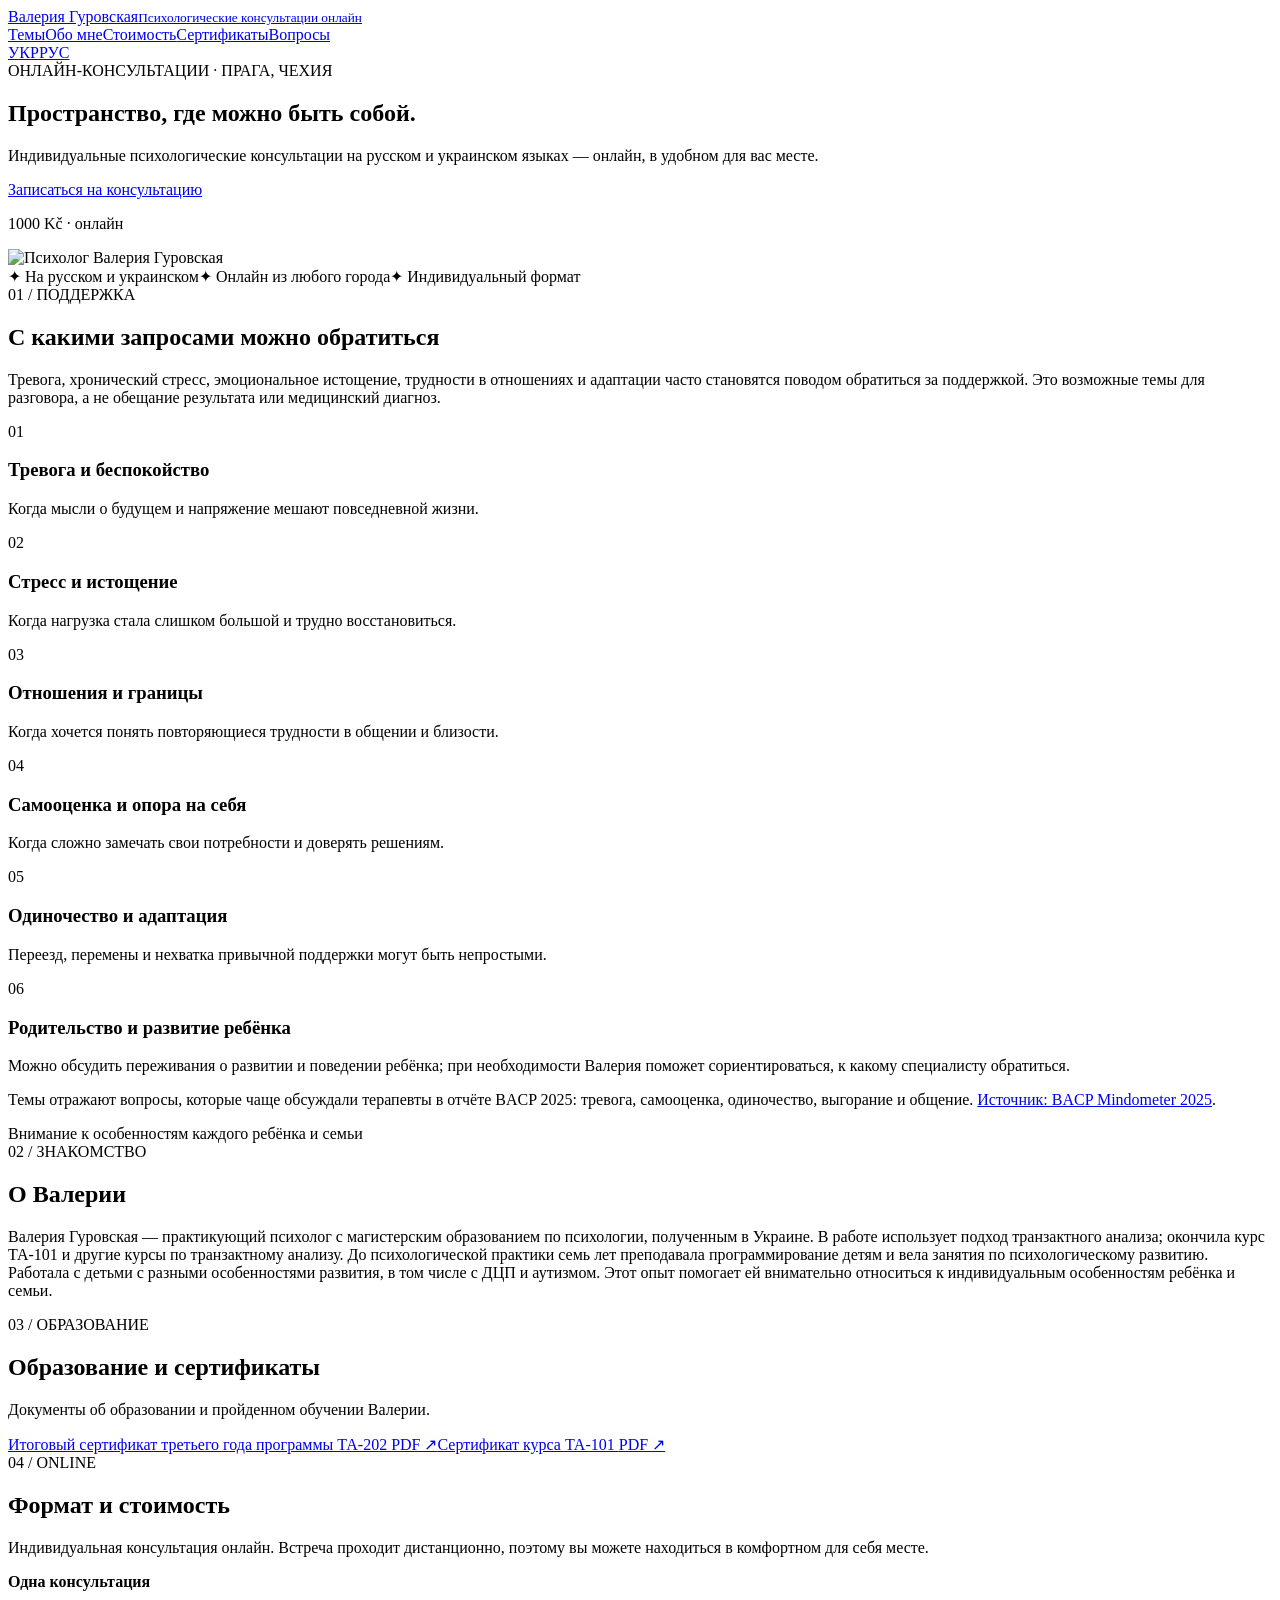
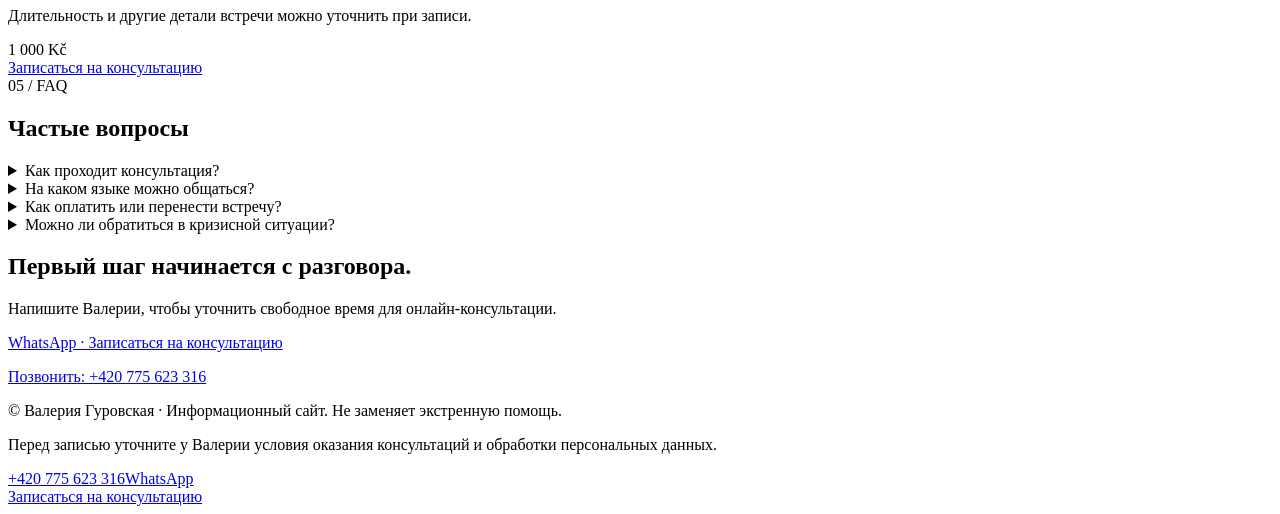
==== ru/index.html @ 22d0c9f0 "Add ru/index.html" ====
<!doctype html><html lang="ru"><head><meta charset="utf-8"><meta name="viewport" content="width=device-width, initial-scale=1"><meta name="theme-color" content="#faf7f1"><meta name="description" content="Валерия Гуровская — индивидуальные психологические консультации онлайн на русском и украинском. Стоимость 1000 Kč. Запись по телефону или WhatsApp."><meta name="robots" content="index,follow"><title>Психолог онлайн на русском и украинском | Валерия Гуровская</title><link rel="stylesheet" href="../assets/style.css"><link rel="alternate" hreflang="uk" href="https://YOUR-DOMAIN.cz/"><link rel="alternate" hreflang="ru" href="https://YOUR-DOMAIN.cz/ru/"><link rel="alternate" hreflang="x-default" href="https://YOUR-DOMAIN.cz/"><link rel="canonical" href="https://YOUR-DOMAIN.cz/ru/"><meta property="og:type" content="website"><meta property="og:title" content="Психолог онлайн на русском и украинском | Валерия Гуровская"><meta property="og:description" content="Валерия Гуровская — индивидуальные психологические консультации онлайн на русском и украинском. Стоимость 1000 Kč. Запись по телефону или WhatsApp."><meta property="og:locale" content="ru_RU"><meta property="og:url" content="https://YOUR-DOMAIN.cz/ru/"><script type="application/ld+json">{"@context":"https://schema.org","@type":"Person","name":"Гуровська Валерія Андріївна","jobTitle":"Психолог","telephone":"+420775623316","knowsLanguage":["uk","ru"],"url":"https://YOUR-DOMAIN.cz/ru/"}</script></head><body>
<header class="header"><div class="container header-inner"><a class="brand" href="../index.html">Валерия Гуровская<small>Психологические консультации онлайн</small></a><nav class="nav" aria-label="Основная навигация"><a class="nav-item" href="#topics">Темы</a><a class="nav-item" href="#about">Обо мне</a><a class="nav-item" href="#price">Стоимость</a><a class="nav-item" href="#certificates">Сертификаты</a><a class="nav-item" href="#faq">Вопросы</a><div class="lang" aria-label="Language"><a href="../index.html" lang="uk">УКР</a><a href="./index.html" lang="ru" aria-current="page">РУС</a></div></nav></div></header>
<main><section class="container hero"><div><span class="eyebrow">ОНЛАЙН-КОНСУЛЬТАЦИИ · ПРАГА, ЧЕХИЯ</span><h1>Пространство, где можно быть собой.</h1><p class="lead">Индивидуальные психологические консультации на русском и украинском языках — онлайн, в удобном для вас месте.</p><a class="button" href="https://wa.me/420775623316" target="_blank" rel="noopener noreferrer">Записаться на консультацию</a><p class="fine">1000 Kč · онлайн</p></div><div class="hero-art" role="img" aria-label="Место для фотографии Валерии"><img class="portrait" src="../assets/valeriia.jpg" alt="Психолог Валерия Гуровская" fetchpriority="high"></div></section>
<div class="strip"><div class="container strip-inner"><span>✦ На русском и украинском</span><span>✦ Онлайн из любого города</span><span>✦ Индивидуальный формат</span></div></div>
<section class="section" id="topics"><div class="container"><span class="eyebrow">01 / ПОДДЕРЖКА</span><h2>С какими запросами можно обратиться</h2><p class="intro">Тревога, хронический стресс, эмоциональное истощение, трудности в отношениях и адаптации часто становятся поводом обратиться за поддержкой. Это возможные темы для разговора, а не обещание результата или медицинский диагноз.</p><div class="cards"><article class="card"><span class="number">01</span><h3>Тревога и беспокойство</h3><p>Когда мысли о будущем и напряжение мешают повседневной жизни.</p></article><article class="card"><span class="number">02</span><h3>Стресс и истощение</h3><p>Когда нагрузка стала слишком большой и трудно восстановиться.</p></article><article class="card"><span class="number">03</span><h3>Отношения и границы</h3><p>Когда хочется понять повторяющиеся трудности в общении и близости.</p></article><article class="card"><span class="number">04</span><h3>Самооценка и опора на себя</h3><p>Когда сложно замечать свои потребности и доверять решениям.</p></article><article class="card"><span class="number">05</span><h3>Одиночество и адаптация</h3><p>Переезд, перемены и нехватка привычной поддержки могут быть непростыми.</p></article><article class="card"><span class="number">06</span><h3>Родительство и развитие ребёнка</h3><p>Можно обсудить переживания о развитии и поведении ребёнка; при необходимости Валерия поможет сориентироваться, к какому специалисту обратиться.</p></article></div><p class="fine research-note">Темы отражают вопросы, которые чаще обсуждали терапевты в отчёте BACP 2025: тревога, самооценка, одиночество, выгорание и общение. <a href="https://www.bacp.co.uk/about-us/about-bacp/bacp-mindometer/">Источник: BACP Mindometer 2025</a>.</p></div></section>
<section class="section light" id="about"><div class="container split"><div class="decor"><span>Внимание к особенностям каждого ребёнка и семьи</span></div><div><span class="eyebrow">02 / ЗНАКОМСТВО</span><h2>О Валерии</h2><p class="intro">Валерия Гуровская — практикующий психолог с магистерским образованием по психологии, полученным в Украине. В работе использует подход транзактного анализа; окончила курс ТА‑101 и другие курсы по транзактному анализу. До психологической практики семь лет преподавала программирование детям и вела занятия по психологическому развитию. Работала с детьми с разными особенностями развития, в том числе с ДЦП и аутизмом. Этот опыт помогает ей внимательно относиться к индивидуальным особенностям ребёнка и семьи.</p></div></div></section>
<section class="section" id="certificates"><div class="container"><span class="eyebrow">03 / ОБРАЗОВАНИЕ</span><h2>Образование и сертификаты</h2><p class="intro">Документы об образовании и пройденном обучении Валерии.</p><div class="certificate-grid"><a class="certificate" href="../assets/certificates/transactional-analysis-202-certificate.pdf" target="_blank" rel="noopener">Итоговый сертификат третьего года программы ТА‑202 <span>PDF ↗</span></a><a class="certificate" href="../assets/certificates/transactional-analysis-101.pdf" target="_blank" rel="noopener">Сертификат курса ТА‑101 <span>PDF ↗</span></a></div></div></section><section class="section" id="price"><div class="container"><span class="eyebrow">04 / ONLINE</span><h2>Формат и стоимость</h2><p class="intro">Индивидуальная консультация онлайн. Встреча проходит дистанционно, поэтому вы можете находиться в комфортном для себя месте.</p><div class="price-box"><div><strong>Одна консультация</strong><p class="fine">Длительность и другие детали встречи можно уточнить при записи.</p><div class="amount">1 000 Kč</div></div><a class="button" href="https://wa.me/420775623316" target="_blank" rel="noopener noreferrer">Записаться на консультацию</a></div></div></section>
<section class="section light" id="faq"><div class="container faq"><span class="eyebrow">05 / FAQ</span><h2>Частые вопросы</h2><details><summary>Как проходит консультация?</summary><p>Онлайн. Платформу и ссылку для подключения Валерия согласует с вами после записи.</p></details><details><summary>На каком языке можно общаться?</summary><p>На русском или украинском — выбирайте язык, на котором вам комфортнее.</p></details><details><summary>Как оплатить или перенести встречу?</summary><p>Способ оплаты и условия переноса или отмены можно уточнить у Валерии при записи.</p></details><details><summary>Можно ли обратиться в кризисной ситуации?</summary><p>Этот сайт не является службой экстренной помощи. При непосредственной опасности звоните 112.</p></details></div></section>
<section class="cta" id="contact"><h2>Первый шаг начинается с разговора.</h2><p>Напишите Валерии, чтобы уточнить свободное время для онлайн-консультации.</p><a class="button inverse" href="https://wa.me/420775623316" target="_blank" rel="noopener noreferrer">WhatsApp · Записаться на консультацию</a><p><a href="tel:+420775623316">Позвонить: +420 775 623 316</a></p></section></main>
<footer class="footer"><div class="container footer-inner"><div>© Валерия Гуровская · Информационный сайт. Не заменяет экстренную помощь.<p class="fine">Перед записью уточните у Валерии условия оказания консультаций и обработки персональных данных.</p></div><div><a href="tel:+420775623316">+420 775 623 316</a><a href="https://wa.me/420775623316">WhatsApp</a></div></div></footer><div class="mobile-action"><a class="button" href="https://wa.me/420775623316" target="_blank" rel="noopener noreferrer">Записаться на консультацию</a></div></body></html>
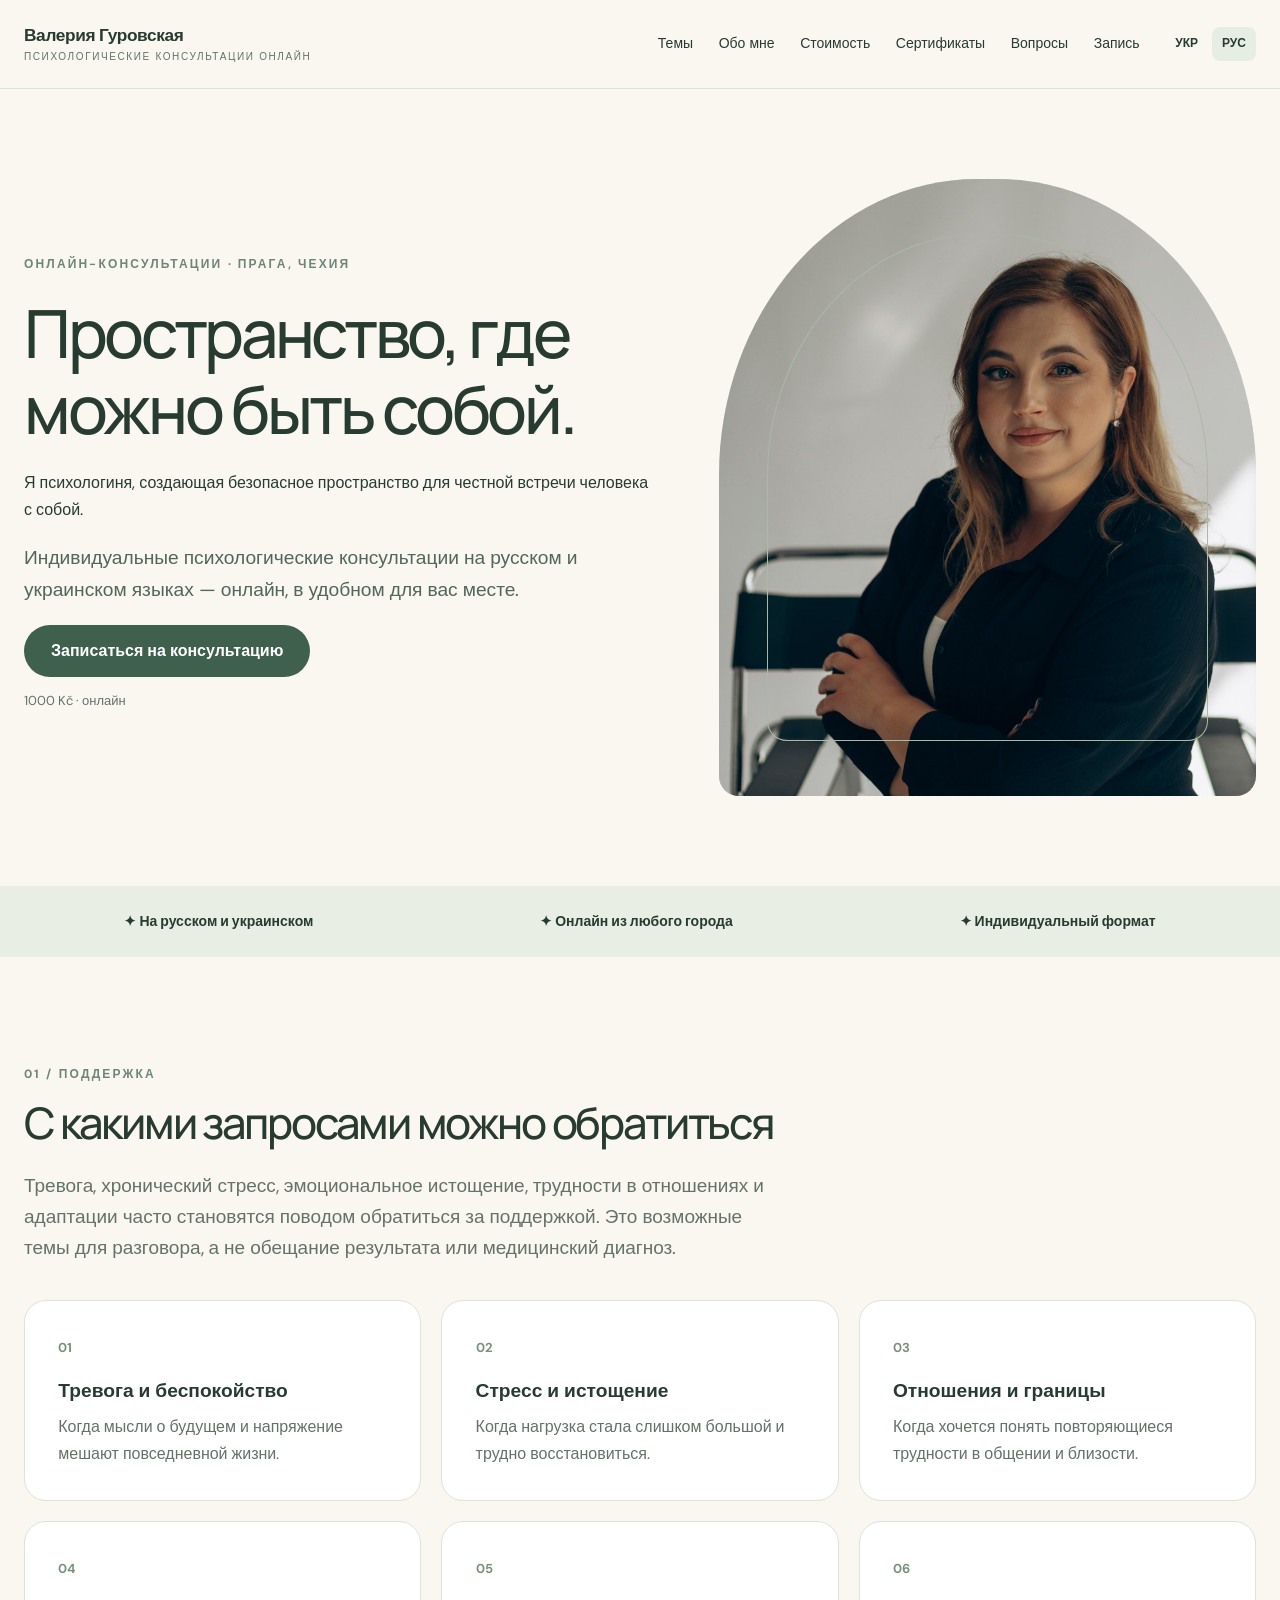
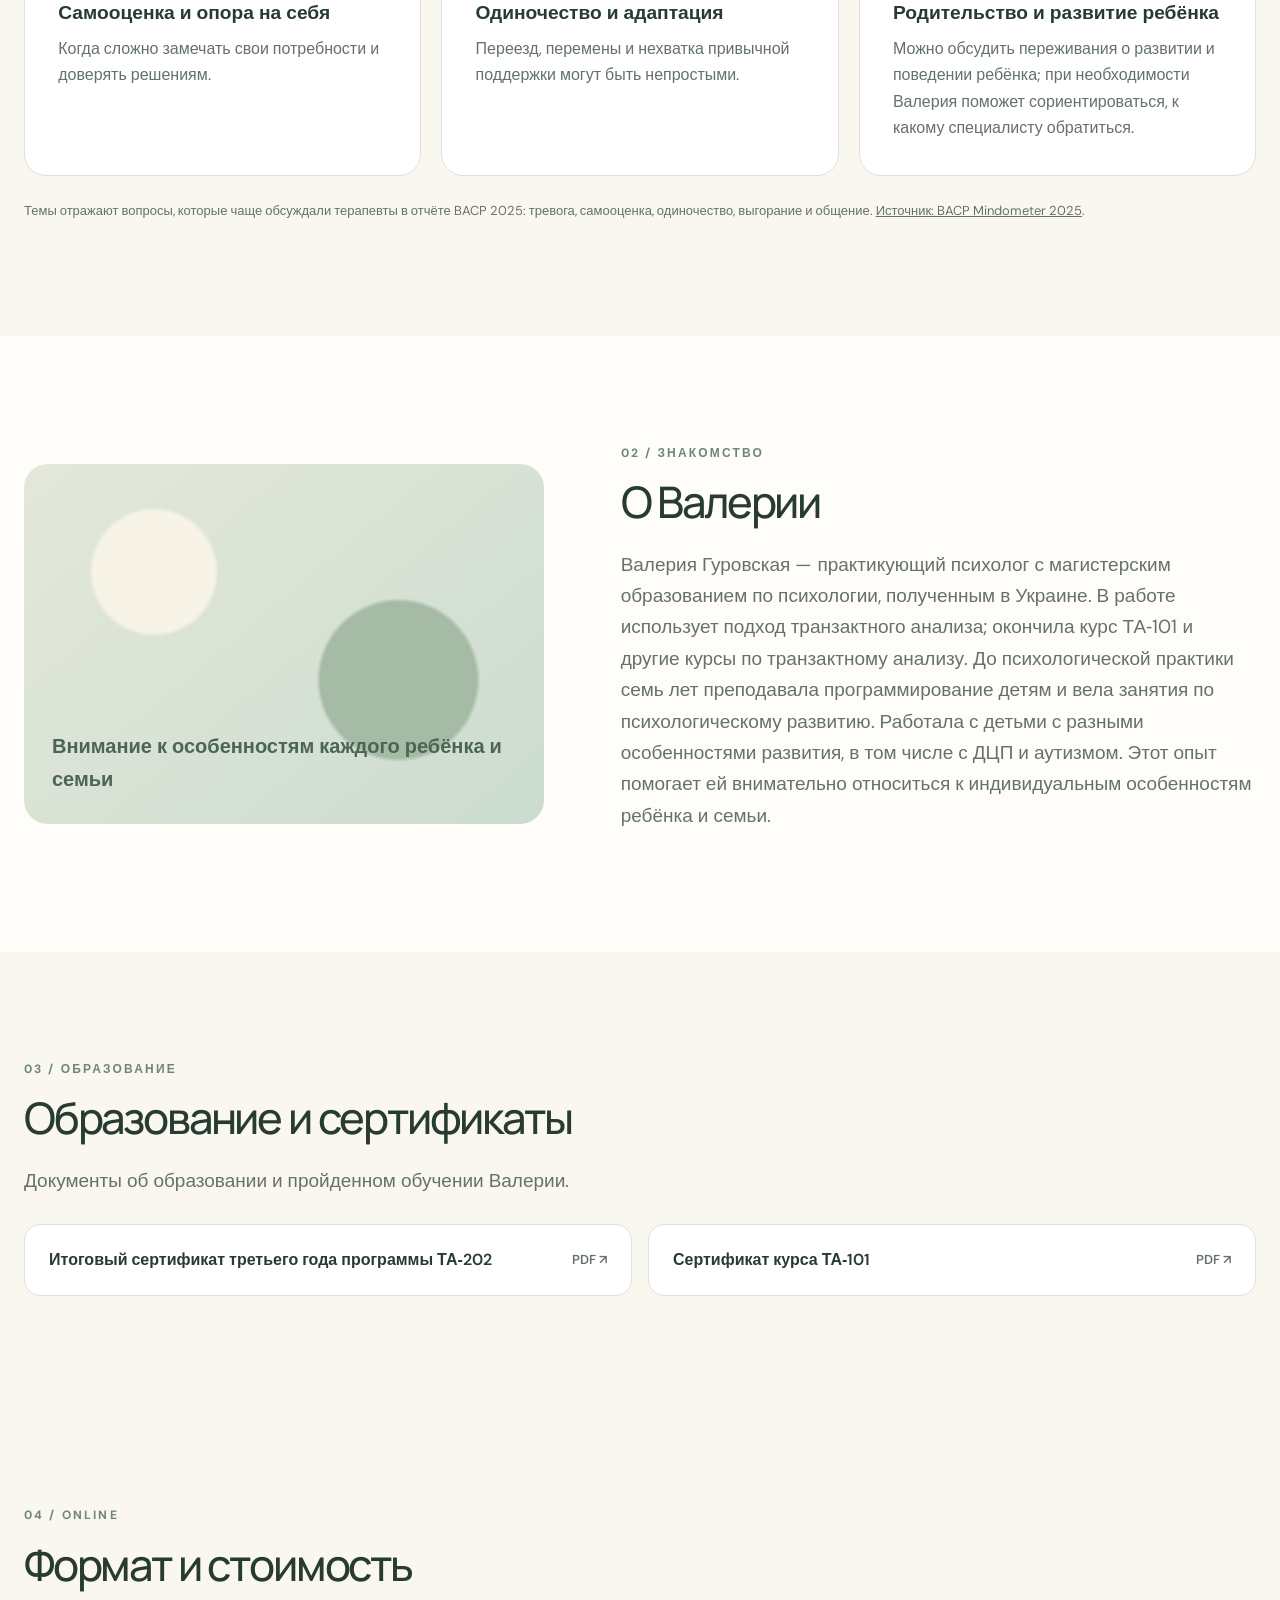
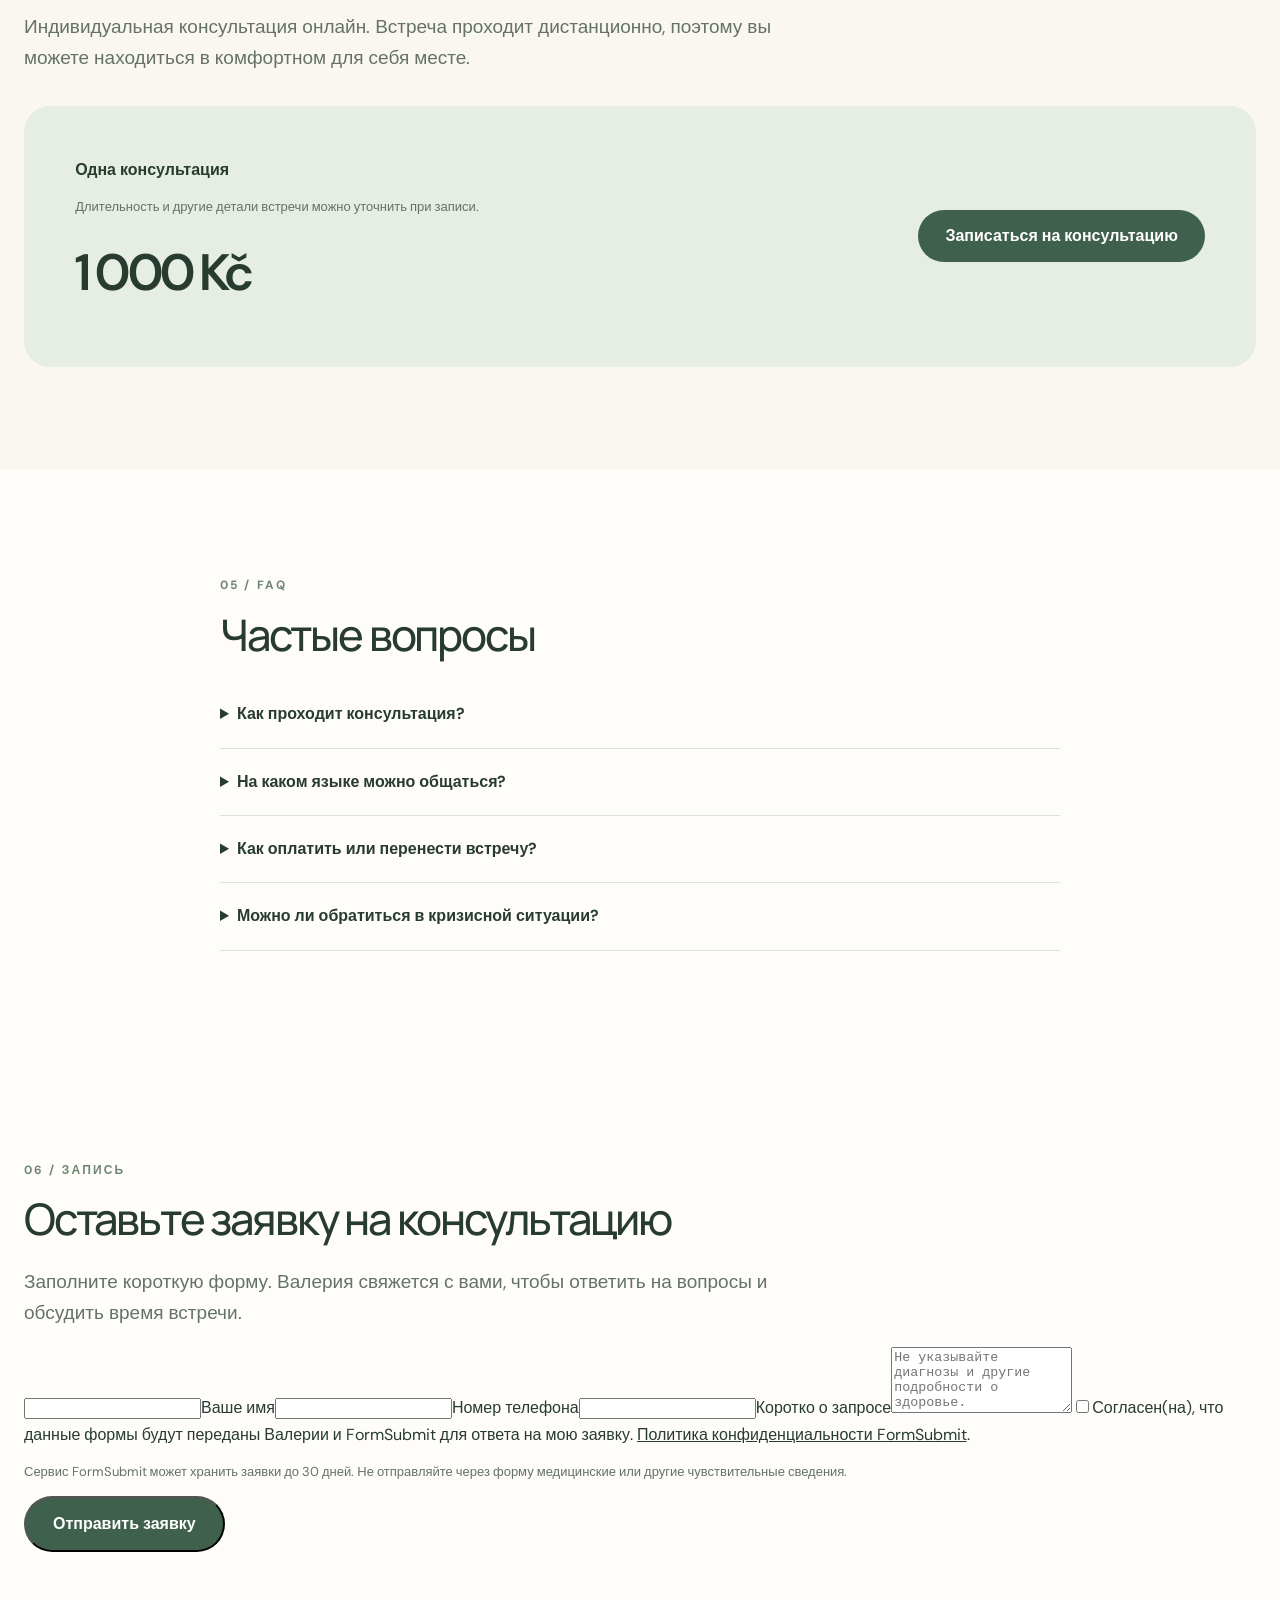
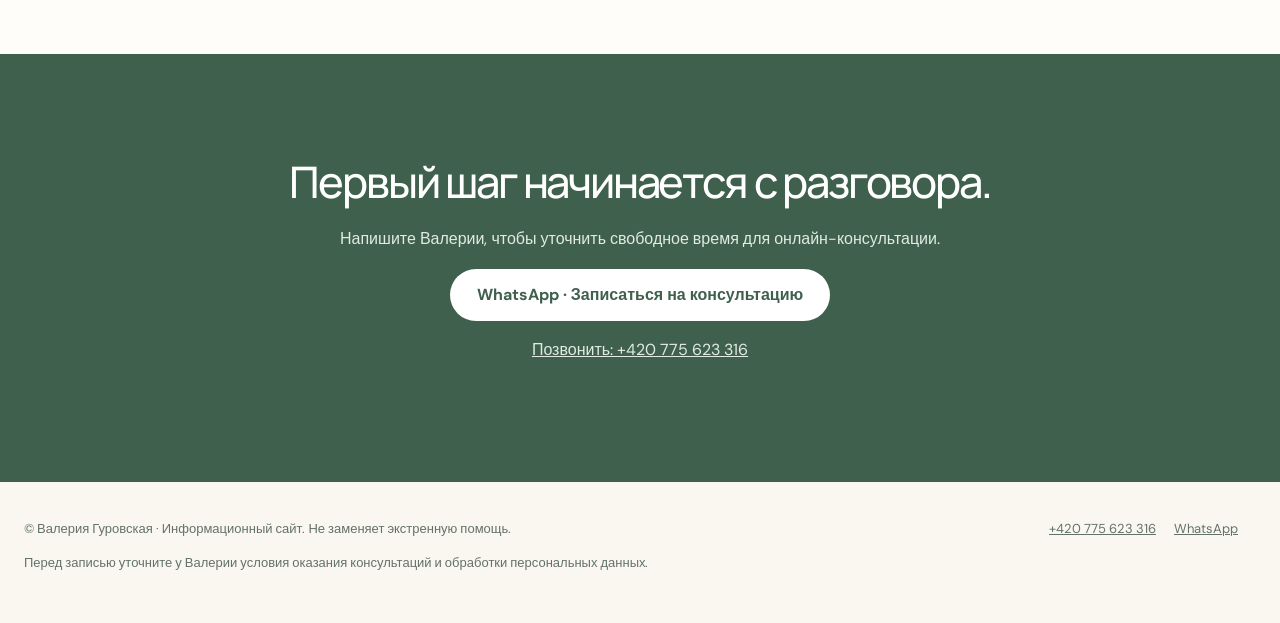
==== commit edd911b8: "Add psychologist's safe-space statement" ====
--- a/ru/index.html
+++ b/ru/index.html
@@ -1,10 +1,10 @@
 <!doctype html><html lang="ru"><head><meta charset="utf-8"><meta name="viewport" content="width=device-width, initial-scale=1"><meta name="theme-color" content="#faf7f1"><meta name="description" content="Валерия Гуровская — индивидуальные психологические консультации онлайн на русском и украинском. Стоимость 1000 Kč. Запись по телефону или WhatsApp."><meta name="robots" content="index,follow"><title>Психолог онлайн на русском и украинском | Валерия Гуровская</title><link rel="stylesheet" href="../assets/style.css"><link rel="alternate" hreflang="uk" href="https://YOUR-DOMAIN.cz/"><link rel="alternate" hreflang="ru" href="https://YOUR-DOMAIN.cz/ru/"><link rel="alternate" hreflang="x-default" href="https://YOUR-DOMAIN.cz/"><link rel="canonical" href="https://YOUR-DOMAIN.cz/ru/"><meta property="og:type" content="website"><meta property="og:title" content="Психолог онлайн на русском и украинском | Валерия Гуровская"><meta property="og:description" content="Валерия Гуровская — индивидуальные психологические консультации онлайн на русском и украинском. Стоимость 1000 Kč. Запись по телефону или WhatsApp."><meta property="og:locale" content="ru_RU"><meta property="og:url" content="https://YOUR-DOMAIN.cz/ru/"><script type="application/ld+json">{"@context":"https://schema.org","@type":"Person","name":"Гуровська Валерія Андріївна","jobTitle":"Психолог","telephone":"+420775623316","knowsLanguage":["uk","ru"],"url":"https://YOUR-DOMAIN.cz/ru/"}</script></head><body>
-<header class="header"><div class="container header-inner"><a class="brand" href="../index.html">Валерия Гуровская<small>Психологические консультации онлайн</small></a><nav class="nav" aria-label="Основная навигация"><a class="nav-item" href="#topics">Темы</a><a class="nav-item" href="#about">Обо мне</a><a class="nav-item" href="#price">Стоимость</a><a class="nav-item" href="#certificates">Сертификаты</a><a class="nav-item" href="#faq">Вопросы</a><div class="lang" aria-label="Language"><a href="../index.html" lang="uk">УКР</a><a href="./index.html" lang="ru" aria-current="page">РУС</a></div></nav></div></header>
-<main><section class="container hero"><div><span class="eyebrow">ОНЛАЙН-КОНСУЛЬТАЦИИ · ПРАГА, ЧЕХИЯ</span><h1>Пространство, где можно быть собой.</h1><p class="lead">Индивидуальные психологические консультации на русском и украинском языках — онлайн, в удобном для вас месте.</p><a class="button" href="https://wa.me/420775623316" target="_blank" rel="noopener noreferrer">Записаться на консультацию</a><p class="fine">1000 Kč · онлайн</p></div><div class="hero-art" role="img" aria-label="Место для фотографии Валерии"><img class="portrait" src="../assets/valeriia.jpg" alt="Психолог Валерия Гуровская" fetchpriority="high"></div></section>
+<header class="header"><div class="container header-inner"><a class="brand" href="../index.html">Валерия Гуровская<small>Психологические консультации онлайн</small></a><nav class="nav" aria-label="Основная навигация"><a class="nav-item" href="#topics">Темы</a><a class="nav-item" href="#about">Обо мне</a><a class="nav-item" href="#price">Стоимость</a><a class="nav-item" href="#certificates">Сертификаты</a><a class="nav-item" href="#faq">Вопросы</a><a class="nav-item" href="#contact-form">Запись</a><div class="lang" aria-label="Language"><a href="../index.html" lang="uk">УКР</a><a href="./index.html" lang="ru" aria-current="page">РУС</a></div></nav></div></header>
+<main><section class="container hero"><div><span class="eyebrow">ОНЛАЙН-КОНСУЛЬТАЦИИ · ПРАГА, ЧЕХИЯ</span><h1>Пространство, где можно быть собой.</h1><p class="promise">Я психологиня, создающая безопасное пространство для честной встречи человека с собой.</p><p class="lead">Индивидуальные психологические консультации на русском и украинском языках — онлайн, в удобном для вас месте.</p><a class="button" href="https://wa.me/420775623316" target="_blank" rel="noopener noreferrer">Записаться на консультацию</a><p class="fine">1000 Kč · онлайн</p></div><div class="hero-art" role="img" aria-label="Место для фотографии Валерии"><img class="portrait" src="../assets/valeriia.jpg" alt="Психолог Валерия Гуровская" fetchpriority="high"></div></section>
 <div class="strip"><div class="container strip-inner"><span>✦ На русском и украинском</span><span>✦ Онлайн из любого города</span><span>✦ Индивидуальный формат</span></div></div>
 <section class="section" id="topics"><div class="container"><span class="eyebrow">01 / ПОДДЕРЖКА</span><h2>С какими запросами можно обратиться</h2><p class="intro">Тревога, хронический стресс, эмоциональное истощение, трудности в отношениях и адаптации часто становятся поводом обратиться за поддержкой. Это возможные темы для разговора, а не обещание результата или медицинский диагноз.</p><div class="cards"><article class="card"><span class="number">01</span><h3>Тревога и беспокойство</h3><p>Когда мысли о будущем и напряжение мешают повседневной жизни.</p></article><article class="card"><span class="number">02</span><h3>Стресс и истощение</h3><p>Когда нагрузка стала слишком большой и трудно восстановиться.</p></article><article class="card"><span class="number">03</span><h3>Отношения и границы</h3><p>Когда хочется понять повторяющиеся трудности в общении и близости.</p></article><article class="card"><span class="number">04</span><h3>Самооценка и опора на себя</h3><p>Когда сложно замечать свои потребности и доверять решениям.</p></article><article class="card"><span class="number">05</span><h3>Одиночество и адаптация</h3><p>Переезд, перемены и нехватка привычной поддержки могут быть непростыми.</p></article><article class="card"><span class="number">06</span><h3>Родительство и развитие ребёнка</h3><p>Можно обсудить переживания о развитии и поведении ребёнка; при необходимости Валерия поможет сориентироваться, к какому специалисту обратиться.</p></article></div><p class="fine research-note">Темы отражают вопросы, которые чаще обсуждали терапевты в отчёте BACP 2025: тревога, самооценка, одиночество, выгорание и общение. <a href="https://www.bacp.co.uk/about-us/about-bacp/bacp-mindometer/">Источник: BACP Mindometer 2025</a>.</p></div></section>
 <section class="section light" id="about"><div class="container split"><div class="decor"><span>Внимание к особенностям каждого ребёнка и семьи</span></div><div><span class="eyebrow">02 / ЗНАКОМСТВО</span><h2>О Валерии</h2><p class="intro">Валерия Гуровская — практикующий психолог с магистерским образованием по психологии, полученным в Украине. В работе использует подход транзактного анализа; окончила курс ТА‑101 и другие курсы по транзактному анализу. До психологической практики семь лет преподавала программирование детям и вела занятия по психологическому развитию. Работала с детьми с разными особенностями развития, в том числе с ДЦП и аутизмом. Этот опыт помогает ей внимательно относиться к индивидуальным особенностям ребёнка и семьи.</p></div></div></section>
 <section class="section" id="certificates"><div class="container"><span class="eyebrow">03 / ОБРАЗОВАНИЕ</span><h2>Образование и сертификаты</h2><p class="intro">Документы об образовании и пройденном обучении Валерии.</p><div class="certificate-grid"><a class="certificate" href="../assets/certificates/transactional-analysis-202-certificate.pdf" target="_blank" rel="noopener">Итоговый сертификат третьего года программы ТА‑202 <span>PDF ↗</span></a><a class="certificate" href="../assets/certificates/transactional-analysis-101.pdf" target="_blank" rel="noopener">Сертификат курса ТА‑101 <span>PDF ↗</span></a></div></div></section><section class="section" id="price"><div class="container"><span class="eyebrow">04 / ONLINE</span><h2>Формат и стоимость</h2><p class="intro">Индивидуальная консультация онлайн. Встреча проходит дистанционно, поэтому вы можете находиться в комфортном для себя месте.</p><div class="price-box"><div><strong>Одна консультация</strong><p class="fine">Длительность и другие детали встречи можно уточнить при записи.</p><div class="amount">1 000 Kč</div></div><a class="button" href="https://wa.me/420775623316" target="_blank" rel="noopener noreferrer">Записаться на консультацию</a></div></div></section>
 <section class="section light" id="faq"><div class="container faq"><span class="eyebrow">05 / FAQ</span><h2>Частые вопросы</h2><details><summary>Как проходит консультация?</summary><p>Онлайн. Платформу и ссылку для подключения Валерия согласует с вами после записи.</p></details><details><summary>На каком языке можно общаться?</summary><p>На русском или украинском — выбирайте язык, на котором вам комфортнее.</p></details><details><summary>Как оплатить или перенести встречу?</summary><p>Способ оплаты и условия переноса или отмены можно уточнить у Валерии при записи.</p></details><details><summary>Можно ли обратиться в кризисной ситуации?</summary><p>Этот сайт не является службой экстренной помощи. При непосредственной опасности звоните 112.</p></details></div></section>
-<section class="cta" id="contact"><h2>Первый шаг начинается с разговора.</h2><p>Напишите Валерии, чтобы уточнить свободное время для онлайн-консультации.</p><a class="button inverse" href="https://wa.me/420775623316" target="_blank" rel="noopener noreferrer">WhatsApp · Записаться на консультацию</a><p><a href="tel:+420775623316">Позвонить: +420 775 623 316</a></p></section></main>
+<section class="section light" id="contact-form"><div class="container contact-layout"><div><span class="eyebrow">06 / ЗАПИСЬ</span><h2>Оставьте заявку на консультацию</h2><p class="intro">Заполните короткую форму. Валерия свяжется с вами, чтобы ответить на вопросы и обсудить время встречи.</p></div><form class="contact-form" action="https://formsubmit.co/valeriabondar1994@gmail.com" method="POST"><input type="hidden" name="_subject" value="Заявка на консультацию с сайта"><input type="hidden" name="_template" value="table"><input type="text" name="_honey" class="honey-field" tabindex="-1" autocomplete="off"><label>Ваше имя<input name="name" autocomplete="name" required maxlength="100"></label><label>Номер телефона<input name="phone" type="tel" autocomplete="tel" required maxlength="40"></label><label>Коротко о запросе<textarea name="request" rows="4" maxlength="500" placeholder="Не указывайте диагнозы и другие подробности о здоровье."></textarea></label><label class="consent"><input type="checkbox" required><span>Согласен(на), что данные формы будут переданы Валерии и FormSubmit для ответа на мою заявку. <a href="https://formsubmit.co/privacy.pdf" target="_blank" rel="noopener">Политика конфиденциальности FormSubmit</a>.</span></label><p class="fine form-note">Сервис FormSubmit может хранить заявки до 30 дней. Не отправляйте через форму медицинские или другие чувствительные сведения.</p><button class="button" type="submit">Отправить заявку</button></form></div></section><section class="cta" id="contact"><h2>Первый шаг начинается с разговора.</h2><p>Напишите Валерии, чтобы уточнить свободное время для онлайн-консультации.</p><a class="button inverse" href="https://wa.me/420775623316" target="_blank" rel="noopener noreferrer">WhatsApp · Записаться на консультацию</a><p><a href="tel:+420775623316">Позвонить: +420 775 623 316</a></p></section></main>
 <footer class="footer"><div class="container footer-inner"><div>© Валерия Гуровская · Информационный сайт. Не заменяет экстренную помощь.<p class="fine">Перед записью уточните у Валерии условия оказания консультаций и обработки персональных данных.</p></div><div><a href="tel:+420775623316">+420 775 623 316</a><a href="https://wa.me/420775623316">WhatsApp</a></div></div></footer><div class="mobile-action"><a class="button" href="https://wa.me/420775623316" target="_blank" rel="noopener noreferrer">Записаться на консультацию</a></div></body></html>
--- a/assets/style.css
+++ b/assets/style.css
@@ -0,0 +1,3 @@
+@import url('https://fonts.googleapis.com/css2?family=DM+Sans:wght@400;500;600;700&family=Manrope:wght@400;500;600;700&display=swap');
+:root{--bg:#faf7f1;--paper:#fffdfa;--ink:#283b30;--muted:#647267;--sage:#e6eee4;--green:#3f604d;--border:#dce3d9;--gold:#b49c76;--max:1240px}*,*::before,*::after{box-sizing:border-box}html{scroll-behavior:smooth;scroll-padding-top:90px}body{margin:0;min-width:320px;background:var(--bg);color:var(--ink);font-family:'DM Sans',Arial,sans-serif;line-height:1.65;-webkit-text-size-adjust:100%;overflow-wrap:break-word}a{color:inherit}a:focus-visible,summary:focus-visible{outline:3px solid #b78d55;outline-offset:4px}button{font:inherit}.container{width:min(calc(100% - 48px),var(--max));margin-inline:auto}.header{position:sticky;top:0;z-index:30;background:#faf7f1f5;backdrop-filter:blur(14px);border-bottom:1px solid var(--border)}.header-inner{display:flex;align-items:center;justify-content:space-between;gap:24px;min-height:88px}.brand{text-decoration:none;font-weight:700;line-height:1.25;letter-spacing:-.02em;font-size:clamp(15px,1.35vw,19px)}.brand small{display:block;font-size:10px;letter-spacing:.16em;text-transform:uppercase;font-weight:500;color:var(--muted);margin-top:4px}.nav{display:flex;align-items:center;gap:clamp(12px,2vw,30px);font-size:14px}.nav>a{text-decoration:none}.nav>a:hover{text-decoration:underline}.lang{display:flex;gap:4px;flex-shrink:0}.lang a{padding:7px 10px;border-radius:8px;text-decoration:none;font-size:12px;font-weight:700}.lang a[aria-current=page]{background:var(--sage)}.hero{display:grid;grid-template-columns:minmax(0,1.08fr) minmax(0,.92fr);gap:clamp(24px,5vw,80px);align-items:center;padding-block:clamp(52px,7vw,108px)}.eyebrow{text-transform:uppercase;letter-spacing:.18em;font-size:12px;font-weight:700;color:#6e8674}.hero h1,h2{font-family:Manrope,Arial,sans-serif;font-weight:500;line-height:1.14;letter-spacing:-.05em}h1{font-size:clamp(39px,5.2vw,78px);margin:18px 0 24px}h2{font-size:clamp(30px,3.4vw,52px);margin:12px 0 22px}.lead{font-size:clamp(17px,1.5vw,21px);max-width:620px;color:#526659}.button{display:inline-flex;align-items:center;justify-content:center;min-height:50px;padding:13px 27px;border-radius:100px;background:var(--green);color:white;text-decoration:none;font-weight:700;text-align:center;transition:transform .2s,background .2s}.button:hover{background:#2e4a39;transform:translateY(-2px)}.button.inverse{background:white;color:var(--green)}.muted{color:var(--muted)}.fine{font-size:13px;color:var(--muted)}.hero-art{aspect-ratio:4/4.6;max-height:650px;border-radius:48% 48% 20px 20px;background:radial-gradient(circle at 70% 22%,#f6f1e5 0 14%,transparent 15%),radial-gradient(circle at 18% 72%,#c4d5c2 0 24%,transparent 25%),linear-gradient(135deg,#e8ede2,#c8d8c7 65%,#eee1d0);display:grid;place-items:center;padding:12%;position:relative;overflow:hidden}.hero-art:before{content:'';position:absolute;inset:9%;border:1px solid #a9b9a6;border-radius:48% 48% 20px 20px}.photo-placeholder{position:relative;text-align:center;z-index:1;padding:24px;border:1px dashed #879d8a;border-radius:16px;background:#fffdfacc;max-width:300px}.photo-placeholder strong{display:block}.strip{background:#e8eee4;padding:24px 0}.strip-inner{display:flex;flex-wrap:wrap;justify-content:space-around;gap:12px 26px;font-size:14px;font-weight:600}.section{padding-block:clamp(64px,8vw,112px)}.section.light{background:var(--paper)}.intro{max-width:750px;color:var(--muted);font-size:clamp(16px,1.5vw,19px)}.cards{display:grid;grid-template-columns:repeat(3,minmax(0,1fr));gap:20px;margin-top:36px}.card{border:1px solid var(--border);background:white;border-radius:22px;padding:clamp(22px,2.6vw,36px)}.card .number{color:#78927c;font-weight:700;font-size:13px}.card h3{font-size:clamp(18px,1.5vw,23px);line-height:1.35;margin:18px 0 10px}.card p{color:var(--muted);margin:0}.split{display:grid;grid-template-columns:minmax(0,.9fr) minmax(0,1.1fr);align-items:center;gap:clamp(30px,6vw,88px)}.decor{min-height:360px;border-radius:24px;background:radial-gradient(circle at 25% 30%,#f7f4e7 0 13%,transparent 14%),radial-gradient(circle at 72% 60%,#a6bba5 0 18%,transparent 19%),linear-gradient(140deg,#e4e8db,#cbdccf);display:flex;align-items:end;padding:28px;color:#4c6555}.bullets{padding-left:20px;color:var(--muted)}.bullets li{margin:10px 0}.price-box{display:flex;align-items:center;justify-content:space-between;gap:30px;background:var(--sage);padding:clamp(26px,4vw,52px);border-radius:26px;margin-top:32px}.amount{font-size:clamp(34px,4vw,52px);letter-spacing:-.05em;font-weight:600;white-space:nowrap}.faq{max-width:840px}.faq details{border-bottom:1px solid var(--border);padding:20px 0}.faq summary{font-weight:700;cursor:pointer}.faq p{color:var(--muted)}.cta{text-align:center;background:var(--green);color:white;padding:clamp(72px,8vw,115px) 24px}.cta h2{max-width:800px;margin:0 auto 20px}.cta p{color:#e1ebe1}.footer{padding:36px 0;color:var(--muted);font-size:13px}.footer-inner{display:flex;justify-content:space-between;flex-wrap:wrap;gap:18px}.footer a{margin-right:18px}.notice{font-size:12px;color:#806b46;background:#f5ead7;padding:7px 10px;border-radius:8px;display:inline-block}.mobile-action{display:none}@media(max-width:1000px){.nav .nav-item{display:none}.hero{grid-template-columns:1fr 1fr;gap:28px}.cards{grid-template-columns:repeat(2,minmax(0,1fr))}.split{gap:34px}}@media(max-width:760px){.header-inner{min-height:72px}.hero{grid-template-columns:1fr;padding-block:42px 64px}.hero-art{width:min(100%,470px);aspect-ratio:5/4;max-height:390px;margin-inline:auto;border-radius:42% 42% 20px 20px}.split{grid-template-columns:1fr}.decor{min-height:250px}.price-box{align-items:flex-start;flex-direction:column}.cards{grid-template-columns:1fr}.section{padding-block:66px}}@media(max-width:480px){.container{width:min(calc(100% - 32px),var(--max))}.brand{font-size:14px}.brand small{font-size:9px}.header-inner{gap:8px}.nav{gap:6px}.lang a{padding:8px}.hero h1{font-size:clamp(35px,10vw,46px)}.hero-art{min-height:270px}.card{padding:23px}.mobile-action{display:block;position:fixed;bottom:0;left:0;right:0;z-index:40;background:#faf7f1f5;backdrop-filter:blur(12px);padding:10px 16px max(10px,env(safe-area-inset-bottom));box-shadow:0 -4px 18px #00000016}.mobile-action .button{display:flex;width:100%;margin:0}.footer{padding-bottom:100px}}@media(min-width:1800px){:root{--max:1420px}.container{width:min(calc(100% - 120px),var(--max))}.hero{padding-block:120px}.hero-art{max-height:720px}}@media(min-width:3000px){:root{--max:1800px}body{font-size:21px}.nav{font-size:19px}.hero h1{font-size:104px}.lead{font-size:28px}.hero-art{max-height:900px}.section{padding-block:160px}}@media(prefers-reduced-motion:reduce){html{scroll-behavior:auto}.button{transition:none}}
+.hero-art{padding:0}.hero-art:before{z-index:1;pointer-events:none}.portrait{width:100%;height:100%;object-fit:cover;object-position:center 25%;position:absolute;inset:0}.certificate-grid{display:grid;grid-template-columns:repeat(2,minmax(0,1fr));gap:16px;margin-top:28px}.certificate{display:flex;justify-content:space-between;align-items:center;gap:18px;padding:22px 24px;background:white;border:1px solid var(--border);border-radius:16px;text-decoration:none;font-weight:600}.certificate:hover{border-color:var(--green);background:var(--paper)}.certificate span{color:var(--muted);white-space:nowrap;font-size:13px}.research-note{margin-top:24px}.decor{font-size:20px;font-weight:600}.nav .nav-item{white-space:nowrap}@media(max-width:1000px){.nav .nav-item{display:inline-block}.nav{max-width:100%;overflow-x:auto;scrollbar-width:thin}.header-inner{flex-wrap:wrap;padding-block:12px}.certificate-grid{grid-template-columns:1fr}}@media(max-width:480px){.nav{width:100%;order:2;justify-content:flex-start;padding-bottom:4px}.header-inner{row-gap:2px}.brand{max-width:68%}.certificate{padding:18px}}
